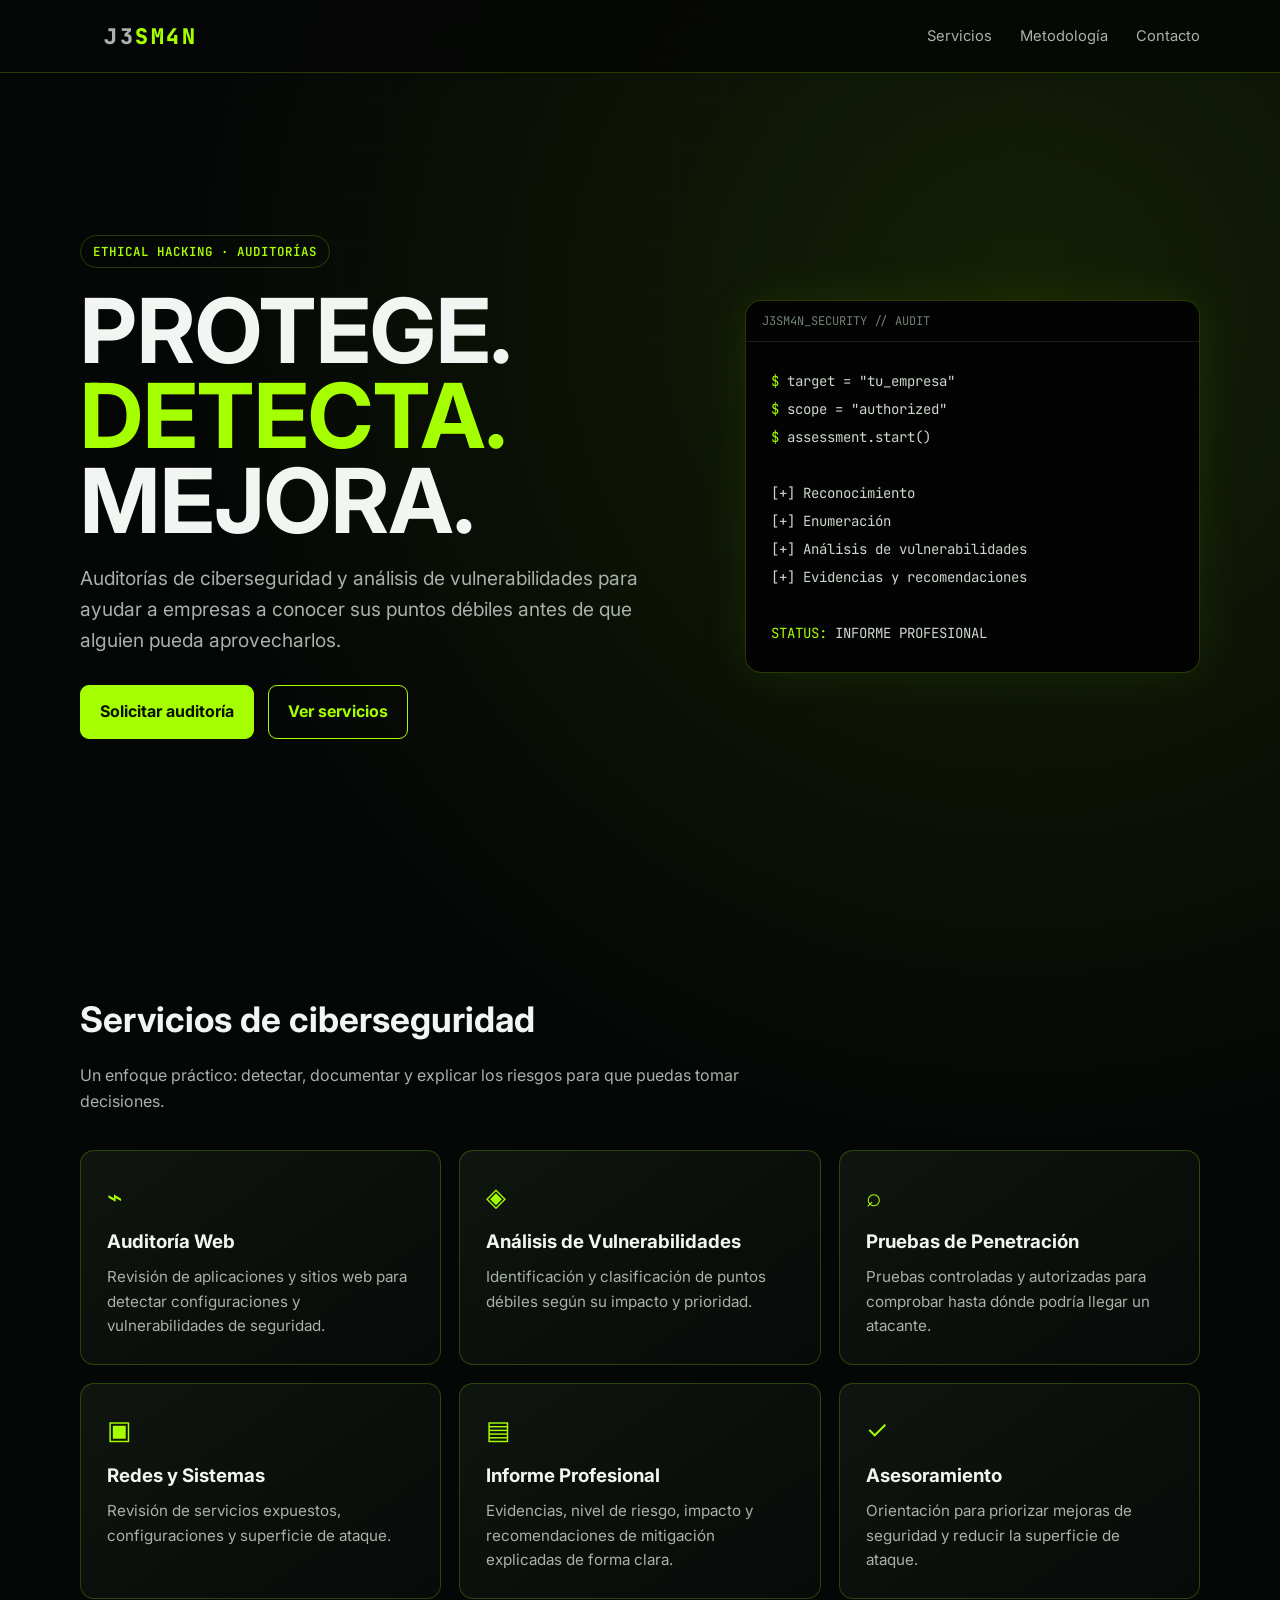
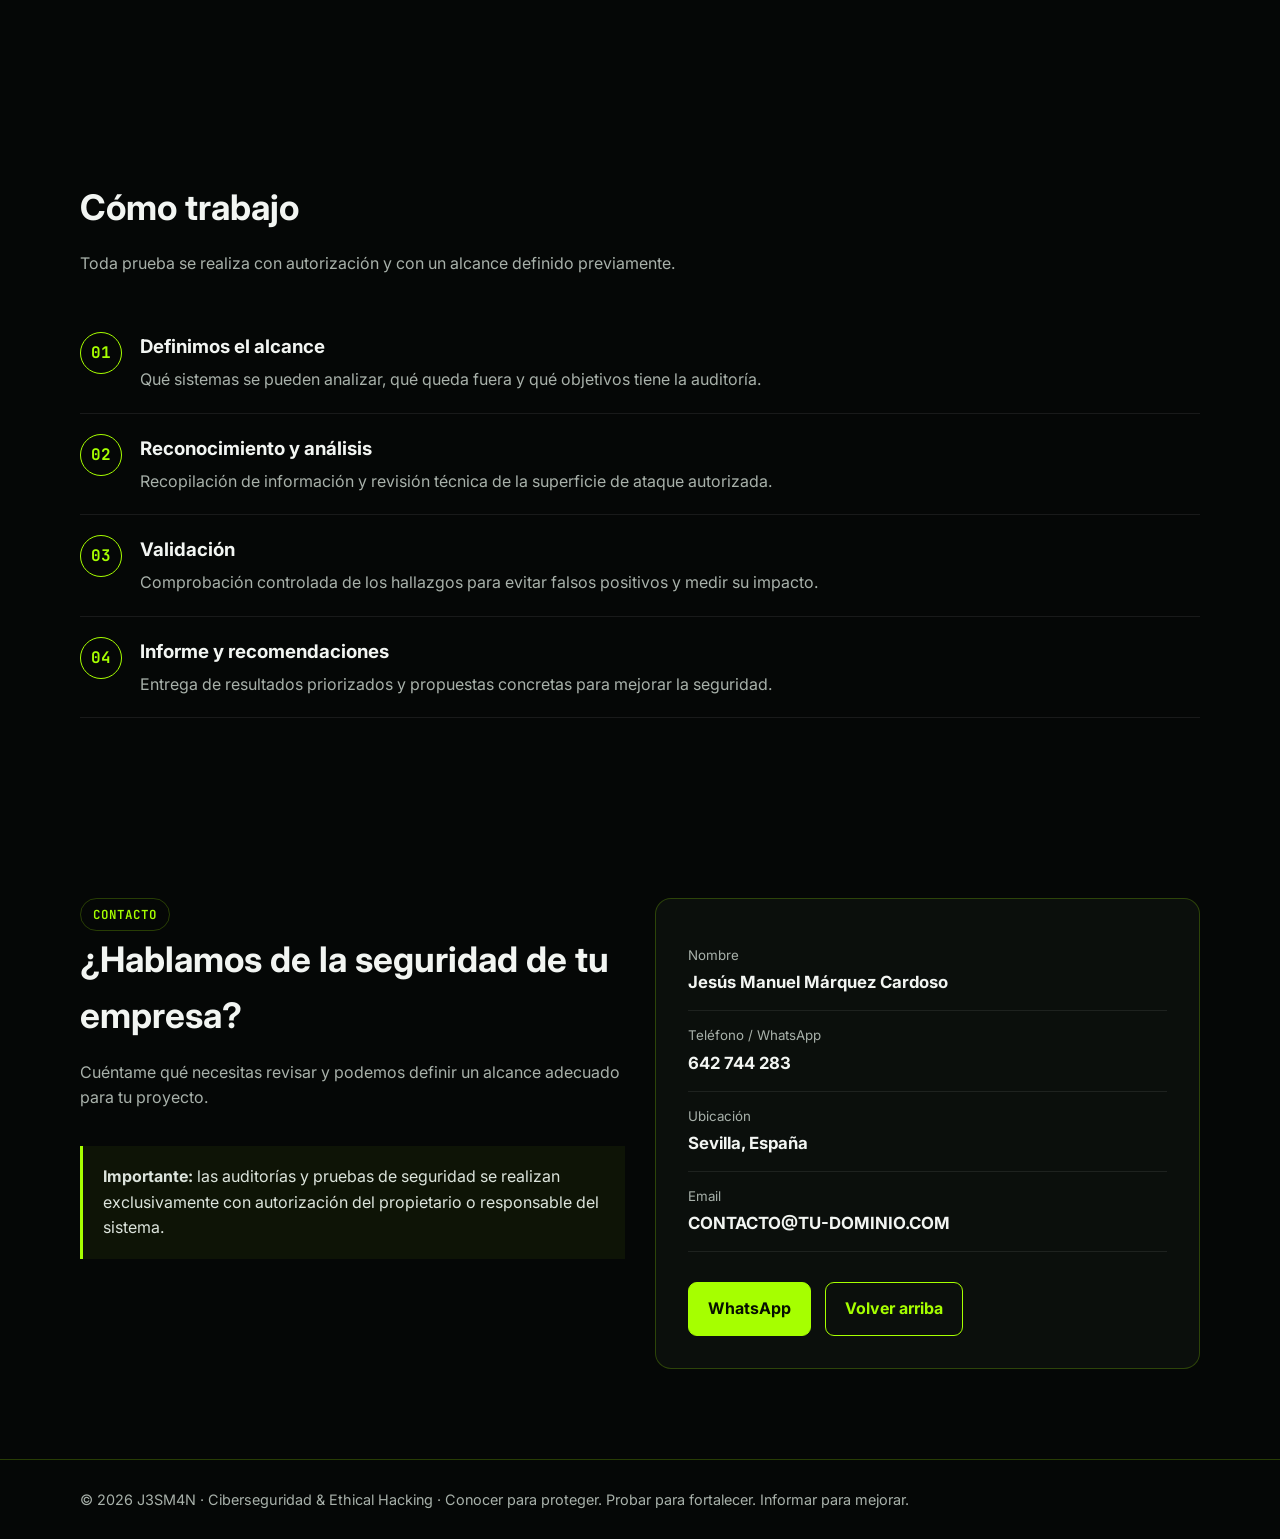
==== index.html @ 48dcc26e "Add files via upload" ====
<!DOCTYPE html>
<html lang="es">
<head>
  <meta charset="UTF-8">
  <meta name="viewport" content="width=device-width, initial-scale=1.0">
  <meta name="description" content="J3SM4N - Auditorías de ciberseguridad, análisis de vulnerabilidades y seguridad web en Sevilla.">
  <title>J3SM4N | Ciberseguridad & Ethical Hacking</title>
  <link rel="preconnect" href="https://fonts.googleapis.com">
  <link rel="preconnect" href="https://fonts.gstatic.com" crossorigin>
  <link href="https://fonts.googleapis.com/css2?family=Inter:wght@400;500;600;700;800&family=JetBrains+Mono:wght@500;700&display=swap" rel="stylesheet">
  <style>
    :root{
      --bg:#050706; --panel:#0b0f0c; --panel2:#101610;
      --text:#f2f5f2; --muted:#a8b1aa; --green:#a6ff00;
      --green2:#6fb500; --border:rgba(166,255,0,.22);
    }
    *{box-sizing:border-box;scroll-behavior:smooth}
    body{margin:0;background:radial-gradient(circle at 80% 10%,rgba(166,255,0,.10),transparent 28%),var(--bg);color:var(--text);font-family:Inter,Arial,sans-serif;line-height:1.6}
    body:before{content:"";position:fixed;inset:0;pointer-events:none;opacity:.08;background-image:linear-gradient(rgba(166,255,0,.2) 1px,transparent 1px),linear-gradient(90deg,rgba(166,255,0,.2) 1px,transparent 1px);background-size:48px 48px;mask-image:linear-gradient(to bottom,black,transparent 75%)}
    a{color:inherit;text-decoration:none}
    .wrap{width:min(1120px,92%);margin:auto}
    nav{position:sticky;top:0;z-index:10;background:rgba(5,7,6,.84);backdrop-filter:blur(14px);border-bottom:1px solid var(--border)}
    nav .wrap{height:72px;display:flex;align-items:center;justify-content:space-between}
    .brand{font-family:"JetBrains Mono",monospace;font-weight:800;font-size:1.35rem;letter-spacing:.12em}
    .brand span{color:var(--green)}
    nav a{margin-left:24px;color:var(--muted);font-size:.92rem}
    nav a:hover{color:var(--green)}
    .hero{min-height:calc(100vh - 72px);display:grid;place-items:center;padding:90px 0}
    .hero-grid{display:grid;grid-template-columns:1.15fr .85fr;gap:50px;align-items:center}
    .tag{display:inline-block;border:1px solid var(--border);color:var(--green);padding:7px 12px;border-radius:999px;font:600 .78rem "JetBrains Mono",monospace;letter-spacing:.08em}
    h1{font-size:clamp(3rem,7vw,6rem);line-height:.95;margin:20px 0}
    h1 span{color:var(--green)}
    .lead{font-size:1.2rem;color:var(--muted);max-width:680px}
    .buttons{display:flex;gap:14px;flex-wrap:wrap;margin-top:30px}
    .btn{padding:13px 19px;border-radius:9px;border:1px solid var(--green);font-weight:700}
    .btn.primary{background:var(--green);color:#071000}
    .btn.secondary{color:var(--green)}
    .terminal{background:#020302;border:1px solid var(--border);border-radius:16px;box-shadow:0 0 50px rgba(166,255,0,.08);overflow:hidden}
    .terminal-top{padding:12px 16px;border-bottom:1px solid #172017;color:#738073;font:12px "JetBrains Mono",monospace}
    .terminal-body{padding:25px;font:14px/2 "JetBrains Mono",monospace;color:#cdd7cd}
    .terminal-body .g{color:var(--green)}
    section{padding:90px 0}
    .section-title{font-size:2.2rem;margin:0 0 12px}
    .section-sub{color:var(--muted);max-width:700px;margin-bottom:35px}
    .grid{display:grid;grid-template-columns:repeat(3,1fr);gap:18px}
    .card{background:linear-gradient(145deg,rgba(16,22,16,.95),rgba(8,11,9,.95));border:1px solid var(--border);padding:26px;border-radius:14px}
    .icon{color:var(--green);font-size:1.6rem}
    .card h3{margin:10px 0 8px}
    .card p{margin:0;color:var(--muted);font-size:.95rem}
    .process{counter-reset:item}
    .step{display:flex;gap:18px;align-items:flex-start;padding:20px 0;border-bottom:1px solid rgba(255,255,255,.08)}
    .num{min-width:42px;height:42px;border:1px solid var(--green);border-radius:50%;display:grid;place-items:center;color:var(--green);font-family:"JetBrains Mono",monospace;font-weight:700}
    .step h3{margin:0 0 5px}.step p{margin:0;color:var(--muted)}
    .contact{display:grid;grid-template-columns:1fr 1fr;gap:30px;align-items:stretch}
    .contact-box{background:var(--panel);border:1px solid var(--border);border-radius:16px;padding:32px}
    .contact-item{padding:14px 0;border-bottom:1px solid rgba(255,255,255,.08)}
    .contact-item small{display:block;color:var(--muted);margin-bottom:3px}
    .contact-item strong{font-size:1.05rem}
    .notice{border-left:3px solid var(--green);padding:18px 20px;background:rgba(166,255,0,.05);color:#dce4dc}
    footer{border-top:1px solid var(--border);padding:28px 0;color:var(--muted);font-size:.9rem}
    @media(max-width:800px){
      .hero-grid,.contact{grid-template-columns:1fr}
      .grid{grid-template-columns:1fr}
      nav .links{display:none}
      .hero{padding:65px 0}
    }
  </style>
</head>
<body>
<nav>
  <div class="wrap">
    <a class="brand" href="#inicio">J3<span>SM4N</span></a>
    <div class="links">
      <a href="#servicios">Servicios</a>
      <a href="#metodo">Metodología</a>
      <a href="#contacto">Contacto</a>
    </div>
  </div>
</nav>

<main id="inicio">
  <section class="hero">
    <div class="wrap hero-grid">
      <div>
        <span class="tag">ETHICAL HACKING · AUDITORÍAS</span>
        <h1>PROTEGE.<br><span>DETECTA.</span><br>MEJORA.</h1>
        <p class="lead">Auditorías de ciberseguridad y análisis de vulnerabilidades para ayudar a empresas a conocer sus puntos débiles antes de que alguien pueda aprovecharlos.</p>
        <div class="buttons">
          <a class="btn primary" href="#contacto">Solicitar auditoría</a>
          <a class="btn secondary" href="#servicios">Ver servicios</a>
        </div>
      </div>
      <div class="terminal">
        <div class="terminal-top">J3SM4N_SECURITY // AUDIT</div>
        <div class="terminal-body">
          <div><span class="g">$</span> target = "tu_empresa"</div>
          <div><span class="g">$</span> scope = "authorized"</div>
          <div><span class="g">$</span> assessment.start()</div>
          <br>
          <div>[+] Reconocimiento</div>
          <div>[+] Enumeración</div>
          <div>[+] Análisis de vulnerabilidades</div>
          <div>[+] Evidencias y recomendaciones</div>
          <br>
          <div><span class="g">STATUS:</span> INFORME PROFESIONAL</div>
        </div>
      </div>
    </div>
  </section>

  <section id="servicios">
    <div class="wrap">
      <h2 class="section-title">Servicios de ciberseguridad</h2>
      <p class="section-sub">Un enfoque práctico: detectar, documentar y explicar los riesgos para que puedas tomar decisiones.</p>
      <div class="grid">
        <article class="card"><div class="icon">⌁</div><h3>Auditoría Web</h3><p>Revisión de aplicaciones y sitios web para detectar configuraciones y vulnerabilidades de seguridad.</p></article>
        <article class="card"><div class="icon">◈</div><h3>Análisis de Vulnerabilidades</h3><p>Identificación y clasificación de puntos débiles según su impacto y prioridad.</p></article>
        <article class="card"><div class="icon">⌕</div><h3>Pruebas de Penetración</h3><p>Pruebas controladas y autorizadas para comprobar hasta dónde podría llegar un atacante.</p></article>
        <article class="card"><div class="icon">▣</div><h3>Redes y Sistemas</h3><p>Revisión de servicios expuestos, configuraciones y superficie de ataque.</p></article>
        <article class="card"><div class="icon">▤</div><h3>Informe Profesional</h3><p>Evidencias, nivel de riesgo, impacto y recomendaciones de mitigación explicadas de forma clara.</p></article>
        <article class="card"><div class="icon">✓</div><h3>Asesoramiento</h3><p>Orientación para priorizar mejoras de seguridad y reducir la superficie de ataque.</p></article>
      </div>
    </div>
  </section>

  <section id="metodo">
    <div class="wrap">
      <h2 class="section-title">Cómo trabajo</h2>
      <p class="section-sub">Toda prueba se realiza con autorización y con un alcance definido previamente.</p>
      <div class="process">
        <div class="step"><div class="num">01</div><div><h3>Definimos el alcance</h3><p>Qué sistemas se pueden analizar, qué queda fuera y qué objetivos tiene la auditoría.</p></div></div>
        <div class="step"><div class="num">02</div><div><h3>Reconocimiento y análisis</h3><p>Recopilación de información y revisión técnica de la superficie de ataque autorizada.</p></div></div>
        <div class="step"><div class="num">03</div><div><h3>Validación</h3><p>Comprobación controlada de los hallazgos para evitar falsos positivos y medir su impacto.</p></div></div>
        <div class="step"><div class="num">04</div><div><h3>Informe y recomendaciones</h3><p>Entrega de resultados priorizados y propuestas concretas para mejorar la seguridad.</p></div></div>
      </div>
    </div>
  </section>

  <section id="contacto">
    <div class="wrap contact">
      <div>
        <span class="tag">CONTACTO</span>
        <h2 class="section-title">¿Hablamos de la seguridad de tu empresa?</h2>
        <p class="section-sub">Cuéntame qué necesitas revisar y podemos definir un alcance adecuado para tu proyecto.</p>
        <div class="notice"><strong>Importante:</strong> las auditorías y pruebas de seguridad se realizan exclusivamente con autorización del propietario o responsable del sistema.</div>
      </div>
      <div class="contact-box">
        <div class="contact-item"><small>Nombre</small><strong>Jesús Manuel Márquez Cardoso</strong></div>
        <div class="contact-item"><small>Teléfono / WhatsApp</small><strong><a href="tel:+34642744283">642 744 283</a></strong></div>
        <div class="contact-item"><small>Ubicación</small><strong>Sevilla, España</strong></div>
        <div class="contact-item"><small>Email</small><strong>CONTACTO@TU-DOMINIO.COM</strong></div>
        <div class="buttons">
          <a class="btn primary" href="https://wa.me/34642744283" target="_blank" rel="noopener">WhatsApp</a>
          <a class="btn secondary" href="#inicio">Volver arriba</a>
        </div>
      </div>
    </div>
  </section>
</main>

<footer>
  <div class="wrap">© 2026 J3SM4N · Ciberseguridad & Ethical Hacking · Conocer para proteger. Probar para fortalecer. Informar para mejorar.</div>
</footer>
</body>
</html>
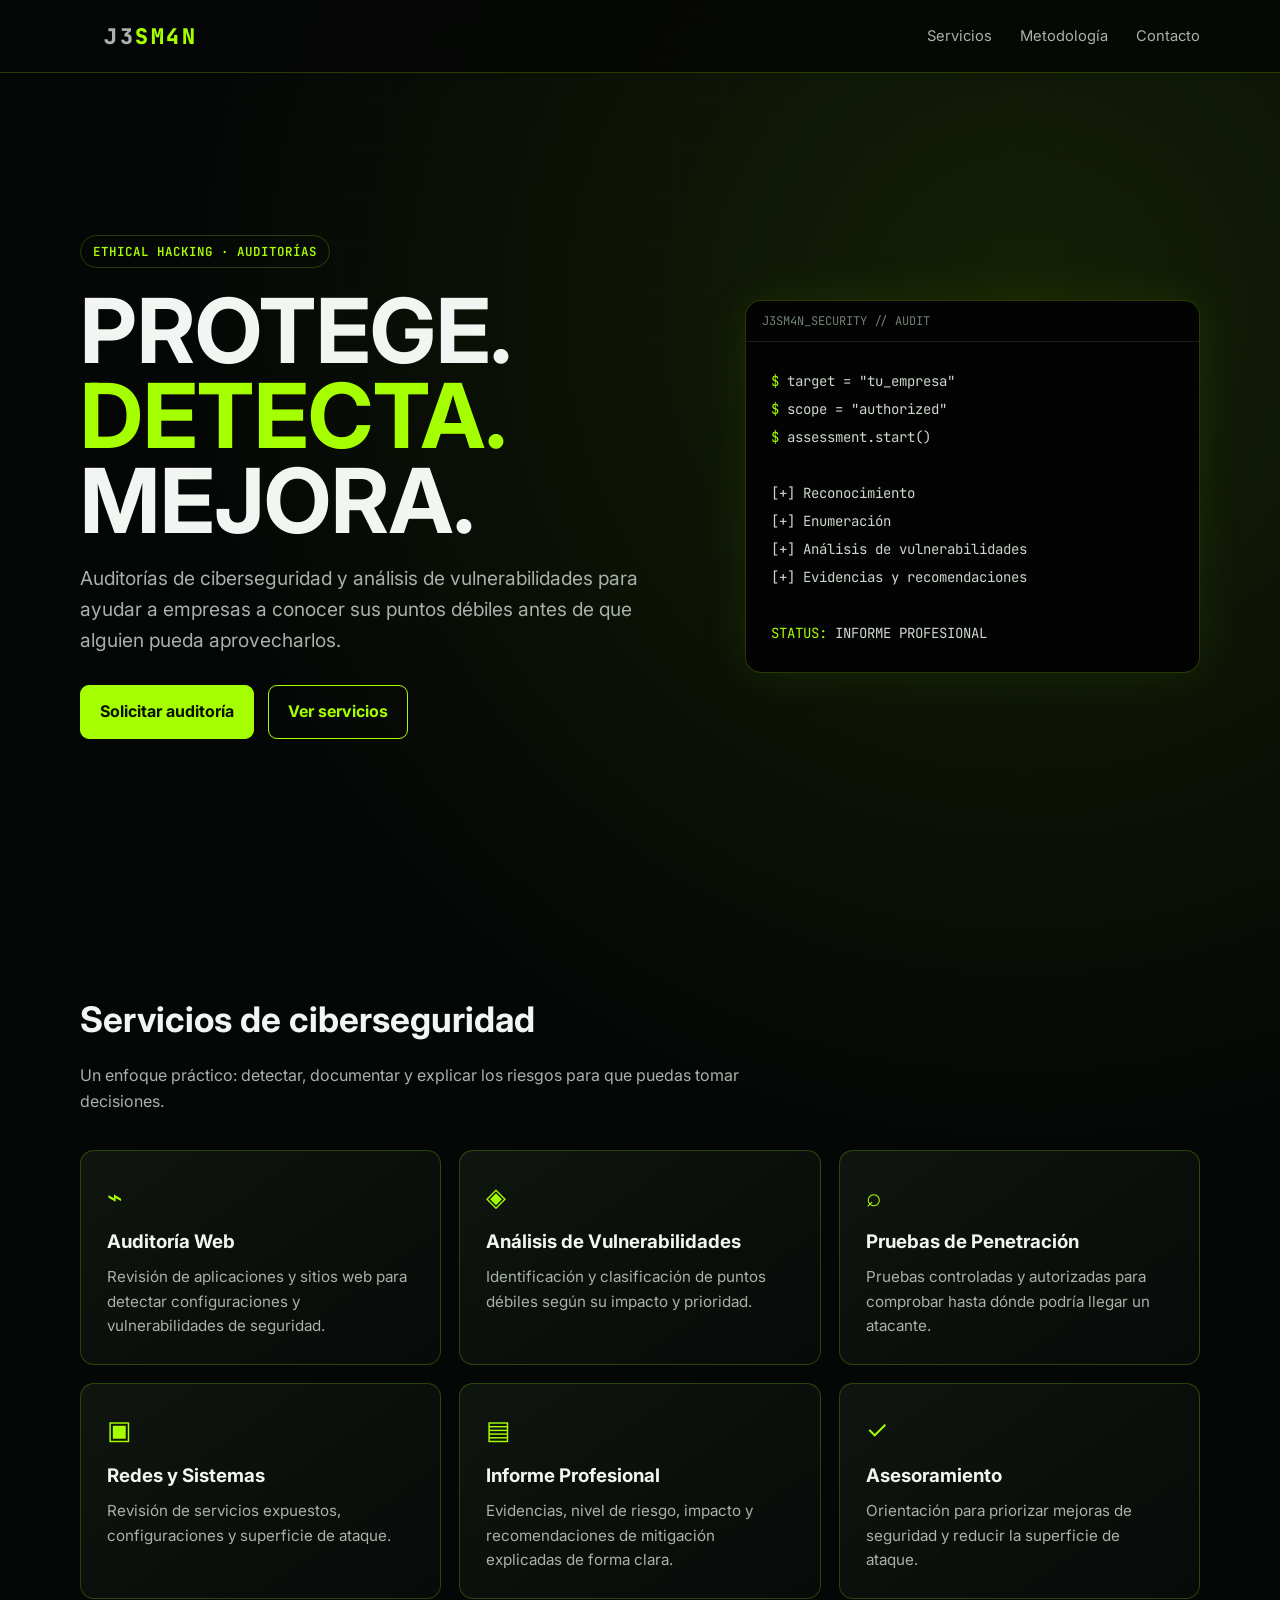
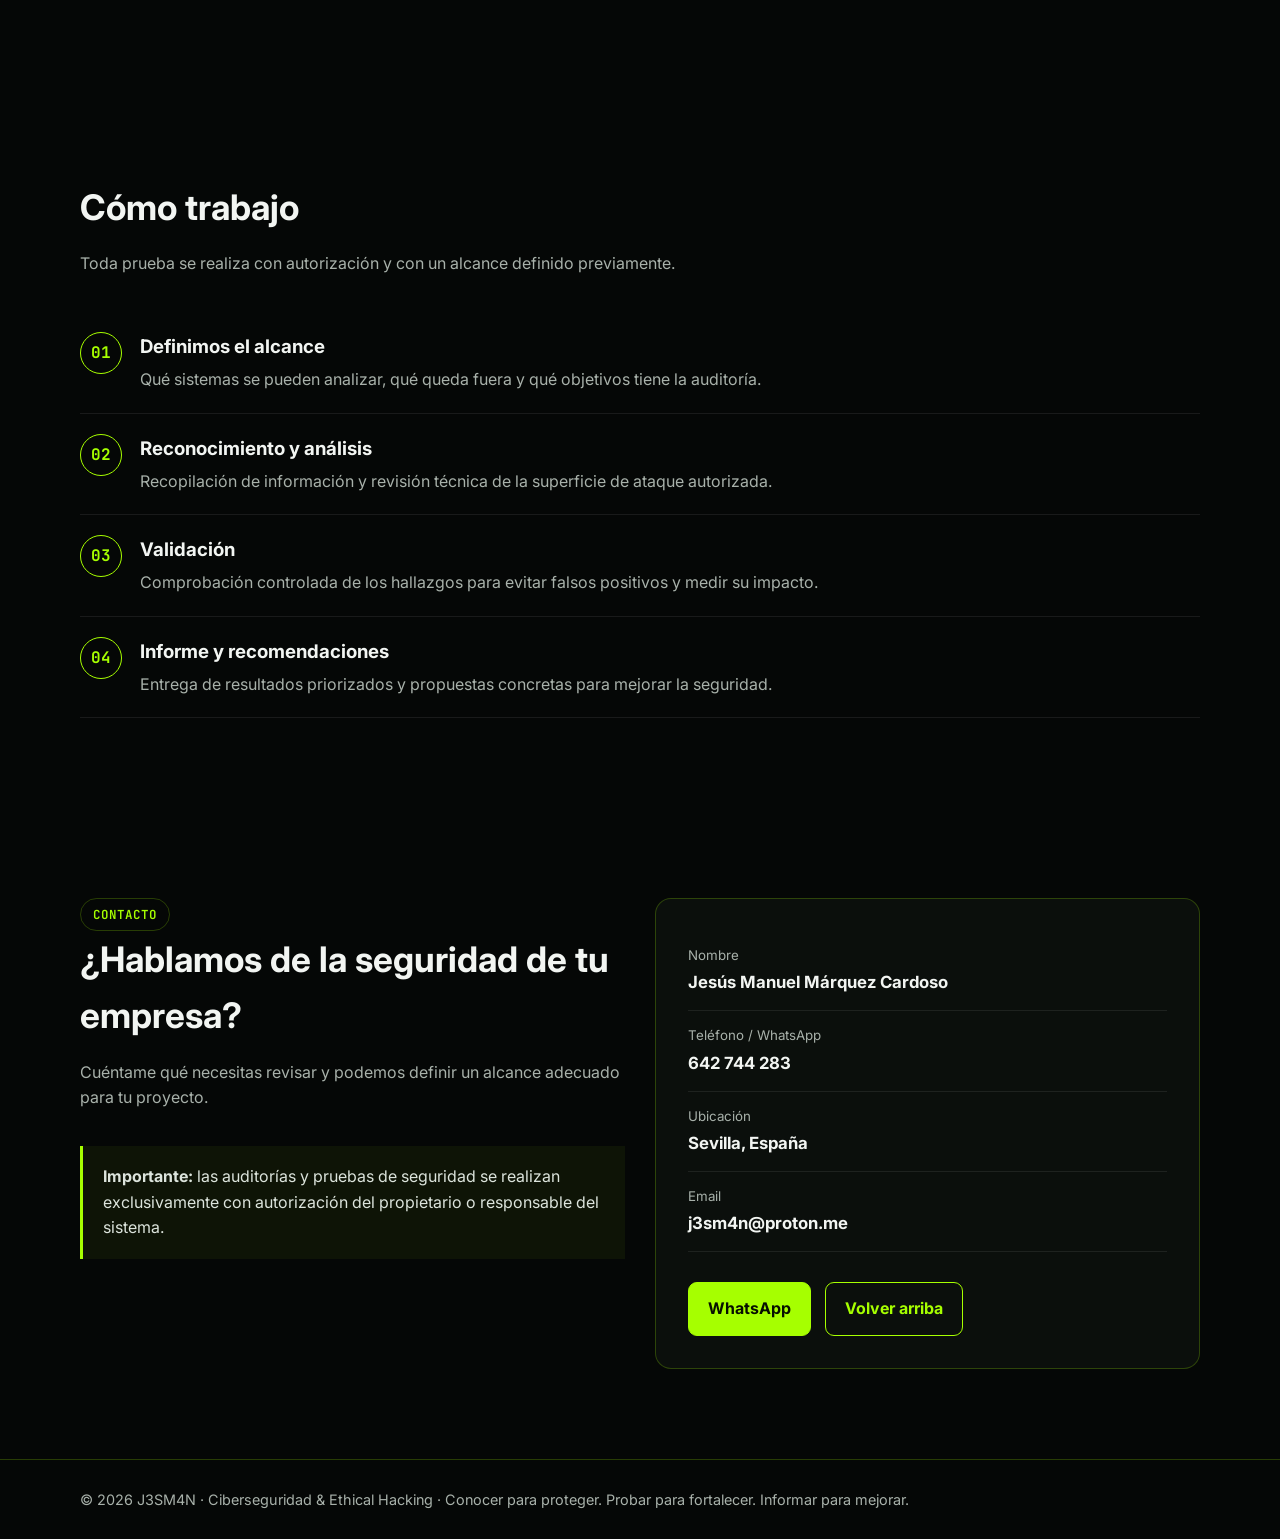
==== commit f95680f2: "Update index.html" ====
--- a/index.html
+++ b/index.html
@@ -148,7 +148,7 @@
         <div class="contact-item"><small>Nombre</small><strong>Jesús Manuel Márquez Cardoso</strong></div>
         <div class="contact-item"><small>Teléfono / WhatsApp</small><strong><a href="tel:+34642744283">642 744 283</a></strong></div>
         <div class="contact-item"><small>Ubicación</small><strong>Sevilla, España</strong></div>
-        <div class="contact-item"><small>Email</small><strong>CONTACTO@TU-DOMINIO.COM</strong></div>
+        <div class="contact-item"><small>Email</small><strong>j3sm4n@proton.me</strong></div>
         <div class="buttons">
           <a class="btn primary" href="https://wa.me/34642744283" target="_blank" rel="noopener">WhatsApp</a>
           <a class="btn secondary" href="#inicio">Volver arriba</a>
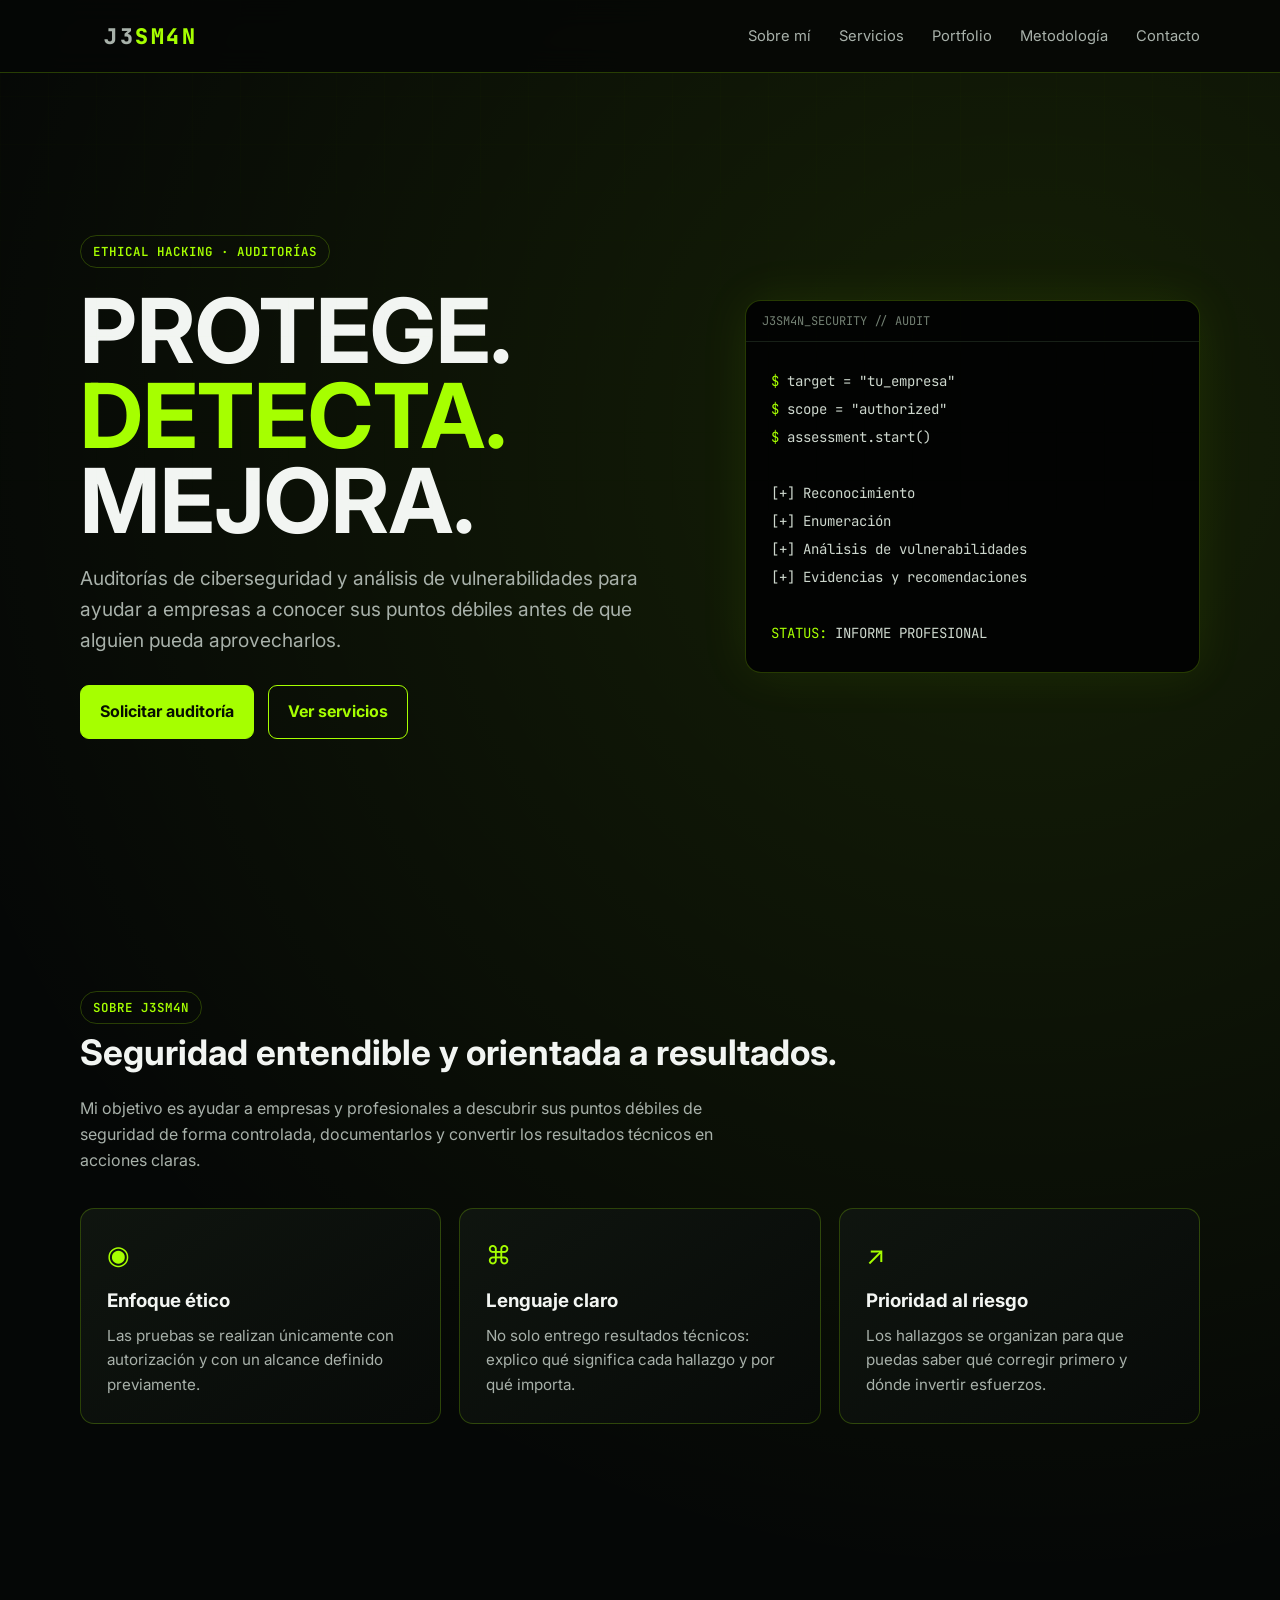
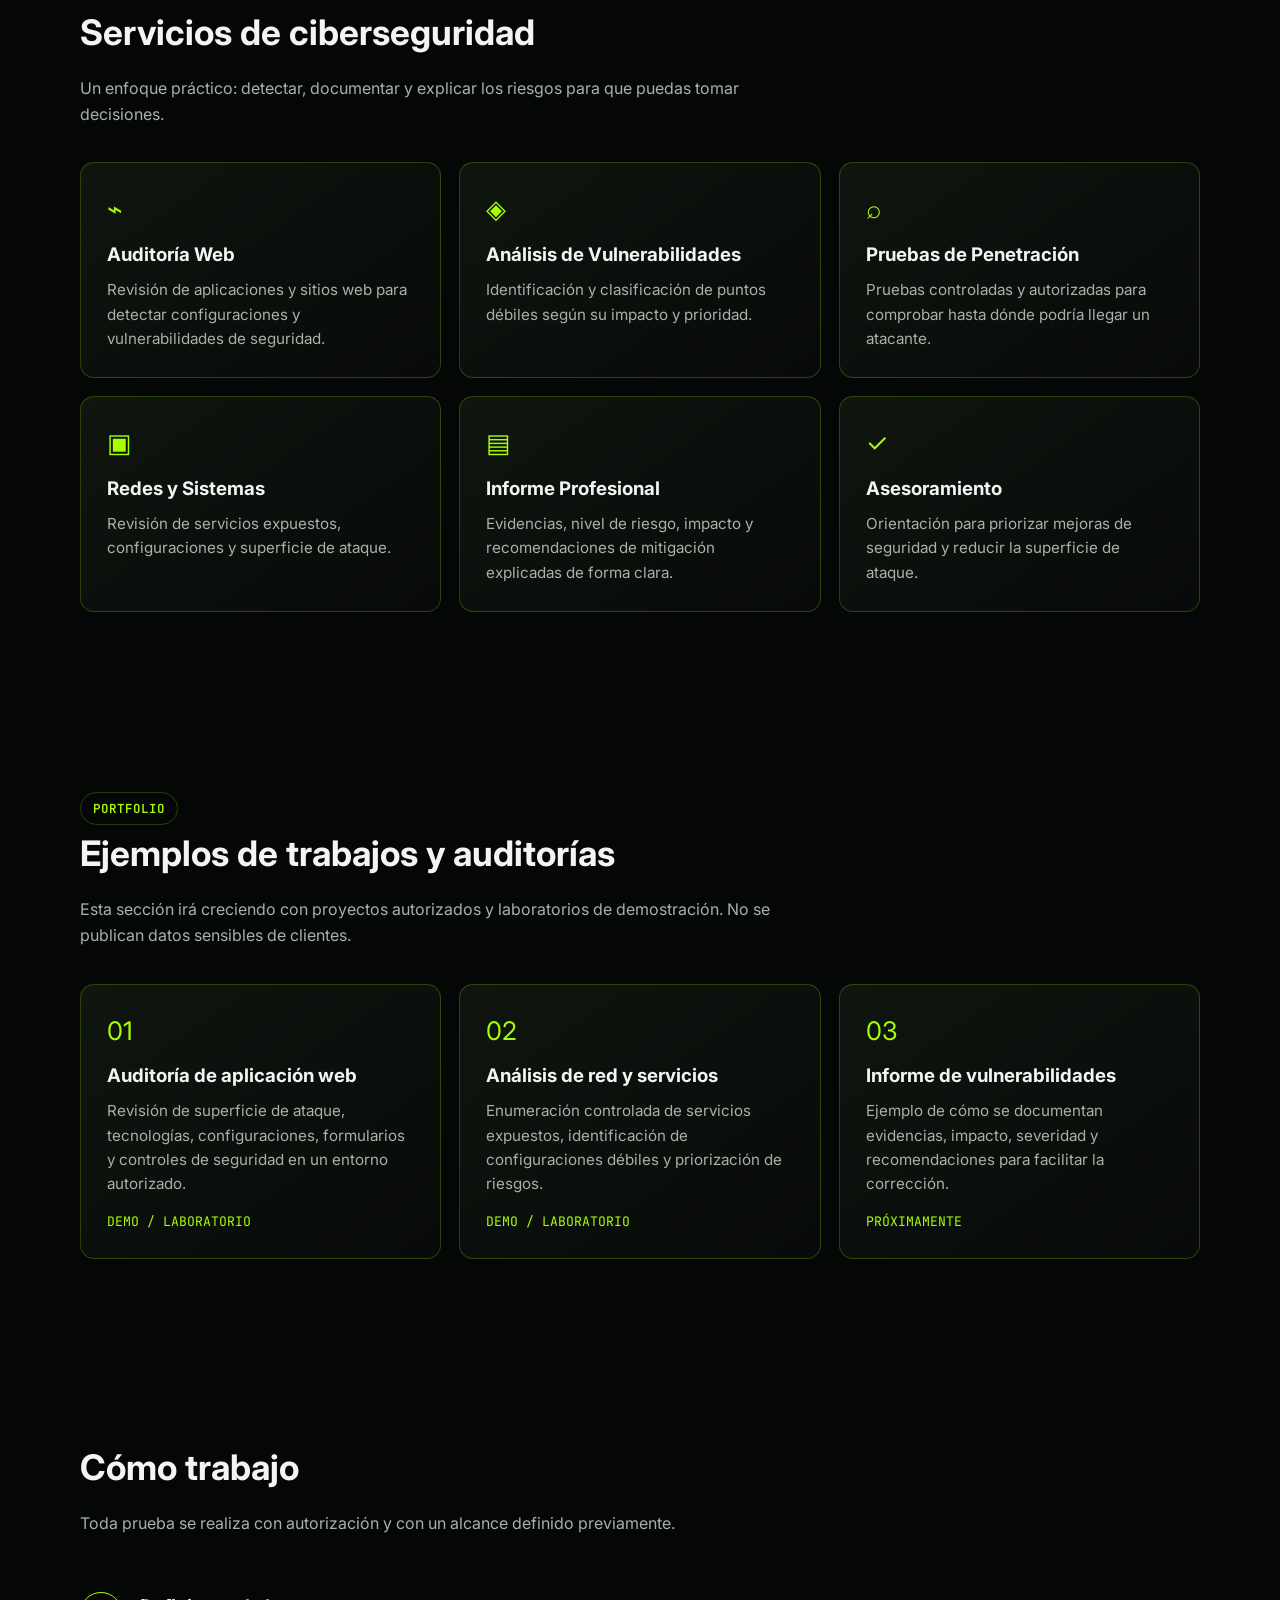
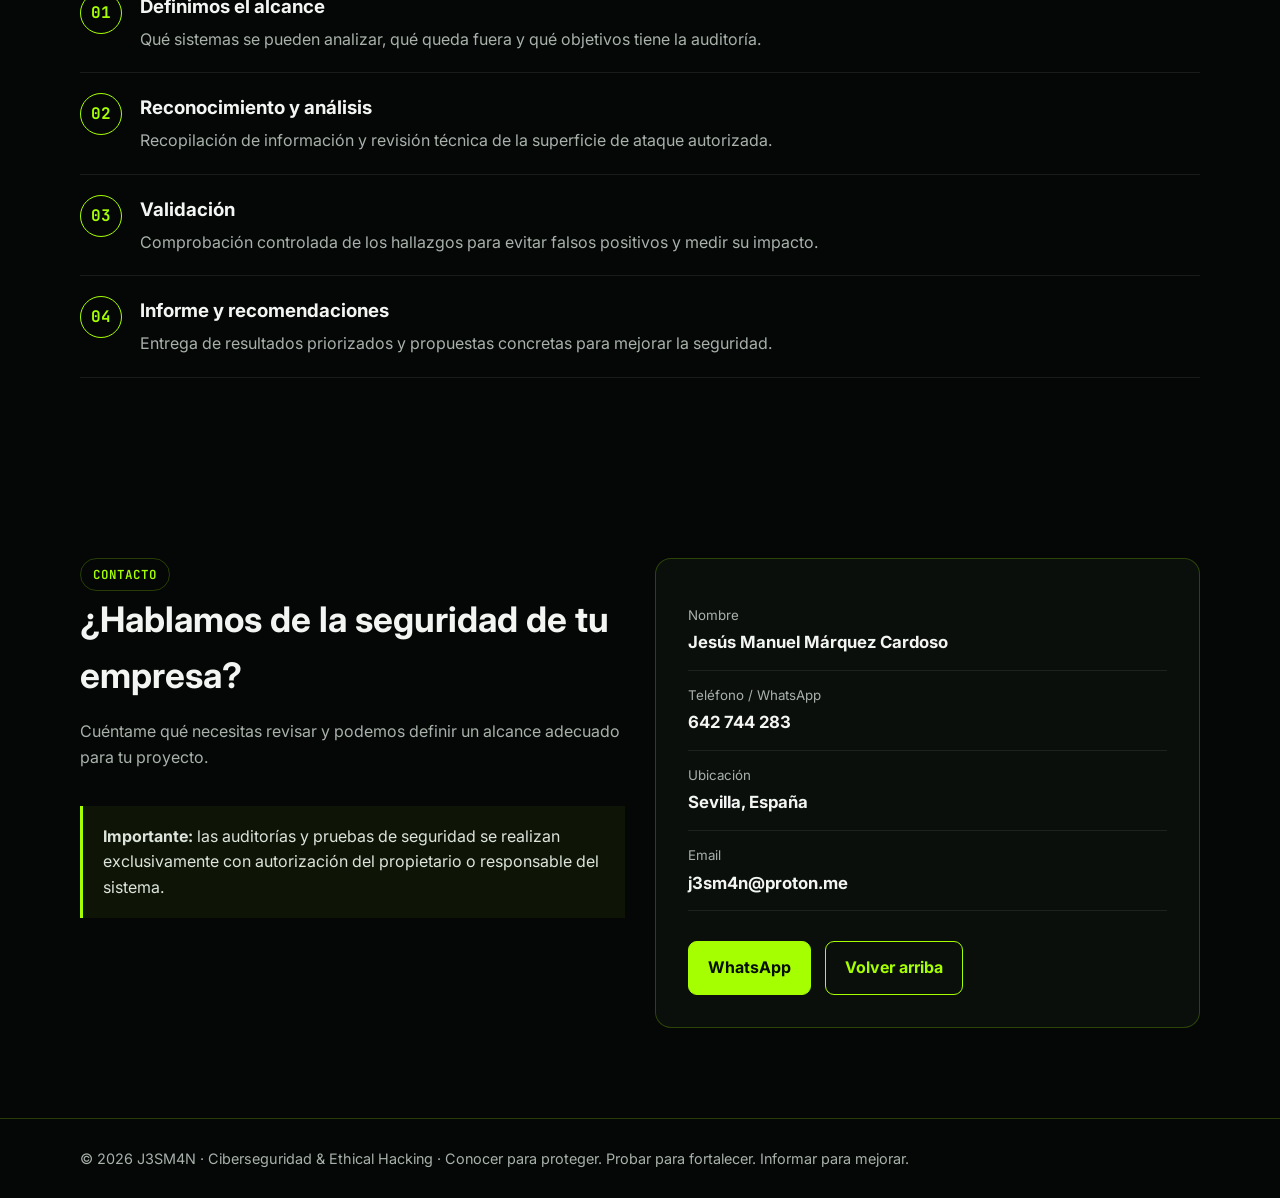
==== commit cf913a98: "Add files via upload" ====
--- a/index.html
+++ b/index.html
@@ -71,7 +71,9 @@
   <div class="wrap">
     <a class="brand" href="#inicio">J3<span>SM4N</span></a>
     <div class="links">
+      <a href="#sobre-mi">Sobre mí</a>
       <a href="#servicios">Servicios</a>
+      <a href="#portfolio">Portfolio</a>
       <a href="#metodo">Metodología</a>
       <a href="#contacto">Contacto</a>
     </div>
@@ -108,6 +110,20 @@
     </div>
   </section>
 
+
+  <section id="sobre-mi">
+    <div class="wrap">
+      <span class="tag">SOBRE J3SM4N</span>
+      <h2 class="section-title">Seguridad entendible y orientada a resultados.</h2>
+      <p class="section-sub">Mi objetivo es ayudar a empresas y profesionales a descubrir sus puntos débiles de seguridad de forma controlada, documentarlos y convertir los resultados técnicos en acciones claras.</p>
+      <div class="grid">
+        <article class="card"><div class="icon">◉</div><h3>Enfoque ético</h3><p>Las pruebas se realizan únicamente con autorización y con un alcance definido previamente.</p></article>
+        <article class="card"><div class="icon">⌘</div><h3>Lenguaje claro</h3><p>No solo entrego resultados técnicos: explico qué significa cada hallazgo y por qué importa.</p></article>
+        <article class="card"><div class="icon">↗</div><h3>Prioridad al riesgo</h3><p>Los hallazgos se organizan para que puedas saber qué corregir primero y dónde invertir esfuerzos.</p></article>
+      </div>
+    </div>
+  </section>
+
   <section id="servicios">
     <div class="wrap">
       <h2 class="section-title">Servicios de ciberseguridad</h2>
@@ -119,6 +135,20 @@
         <article class="card"><div class="icon">▣</div><h3>Redes y Sistemas</h3><p>Revisión de servicios expuestos, configuraciones y superficie de ataque.</p></article>
         <article class="card"><div class="icon">▤</div><h3>Informe Profesional</h3><p>Evidencias, nivel de riesgo, impacto y recomendaciones de mitigación explicadas de forma clara.</p></article>
         <article class="card"><div class="icon">✓</div><h3>Asesoramiento</h3><p>Orientación para priorizar mejoras de seguridad y reducir la superficie de ataque.</p></article>
+      </div>
+    </div>
+  </section>
+
+
+  <section id="portfolio">
+    <div class="wrap">
+      <span class="tag">PORTFOLIO</span>
+      <h2 class="section-title">Ejemplos de trabajos y auditorías</h2>
+      <p class="section-sub">Esta sección irá creciendo con proyectos autorizados y laboratorios de demostración. No se publican datos sensibles de clientes.</p>
+      <div class="grid">
+        <article class="card"><div class="icon">01</div><h3>Auditoría de aplicación web</h3><p>Revisión de superficie de ataque, tecnologías, configuraciones, formularios y controles de seguridad en un entorno autorizado.</p><p style="margin-top:14px;color:var(--green);font-size:.82rem;font-family:'JetBrains Mono',monospace">DEMO / LABORATORIO</p></article>
+        <article class="card"><div class="icon">02</div><h3>Análisis de red y servicios</h3><p>Enumeración controlada de servicios expuestos, identificación de configuraciones débiles y priorización de riesgos.</p><p style="margin-top:14px;color:var(--green);font-size:.82rem;font-family:'JetBrains Mono',monospace">DEMO / LABORATORIO</p></article>
+        <article class="card"><div class="icon">03</div><h3>Informe de vulnerabilidades</h3><p>Ejemplo de cómo se documentan evidencias, impacto, severidad y recomendaciones para facilitar la corrección.</p><p style="margin-top:14px;color:var(--green);font-size:.82rem;font-family:'JetBrains Mono',monospace">PRÓXIMAMENTE</p></article>
       </div>
     </div>
   </section>
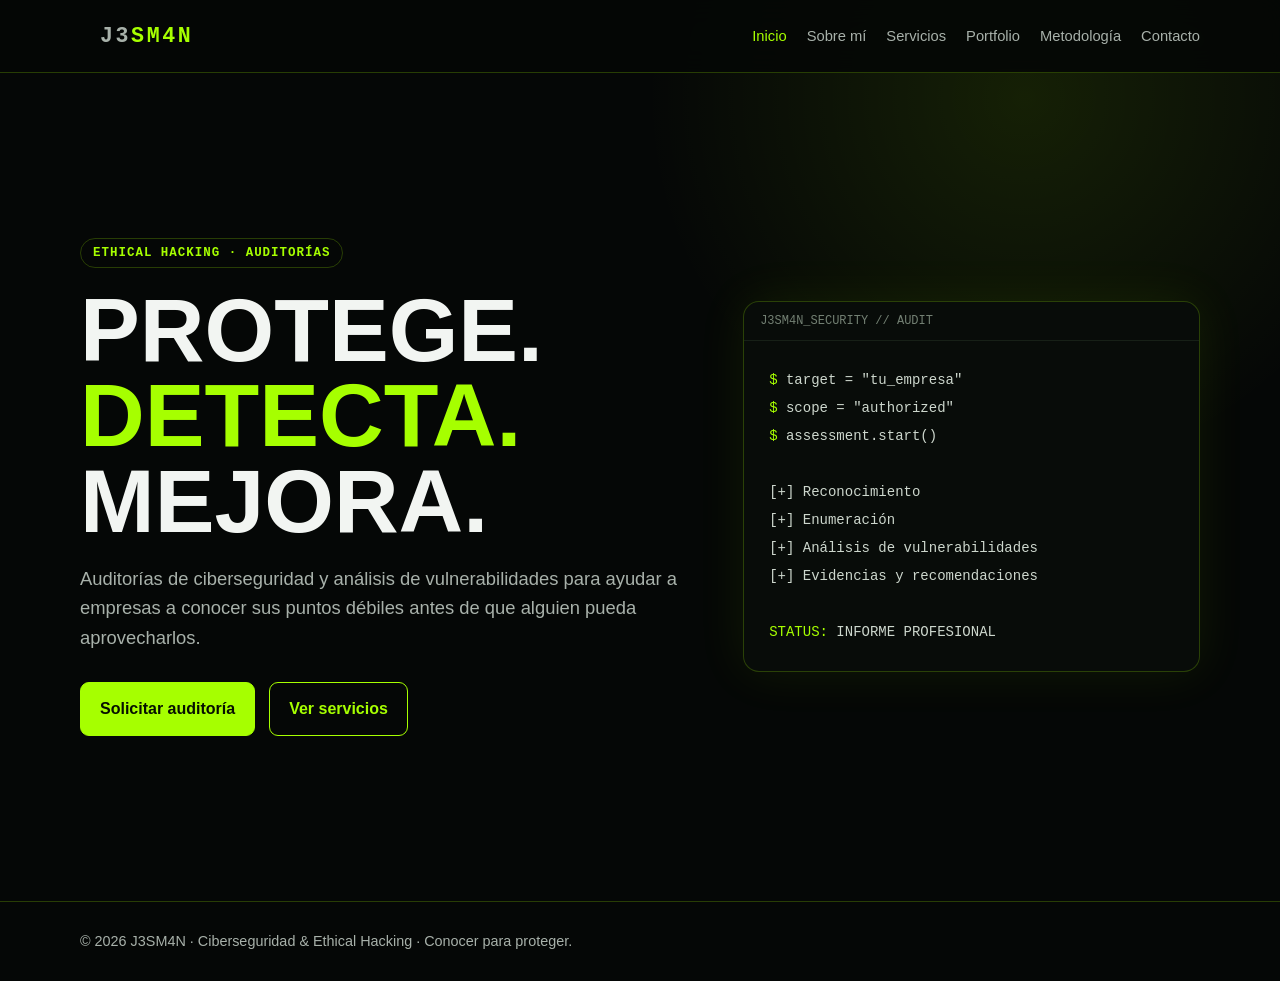
==== commit de1610e6: "Add files via upload" ====
--- a/index.html
+++ b/index.html
@@ -1,195 +1,3 @@
-<!DOCTYPE html>
-<html lang="es">
-<head>
-  <meta charset="UTF-8">
-  <meta name="viewport" content="width=device-width, initial-scale=1.0">
-  <meta name="description" content="J3SM4N - Auditorías de ciberseguridad, análisis de vulnerabilidades y seguridad web en Sevilla.">
-  <title>J3SM4N | Ciberseguridad & Ethical Hacking</title>
-  <link rel="preconnect" href="https://fonts.googleapis.com">
-  <link rel="preconnect" href="https://fonts.gstatic.com" crossorigin>
-  <link href="https://fonts.googleapis.com/css2?family=Inter:wght@400;500;600;700;800&family=JetBrains+Mono:wght@500;700&display=swap" rel="stylesheet">
-  <style>
-    :root{
-      --bg:#050706; --panel:#0b0f0c; --panel2:#101610;
-      --text:#f2f5f2; --muted:#a8b1aa; --green:#a6ff00;
-      --green2:#6fb500; --border:rgba(166,255,0,.22);
-    }
-    *{box-sizing:border-box;scroll-behavior:smooth}
-    body{margin:0;background:radial-gradient(circle at 80% 10%,rgba(166,255,0,.10),transparent 28%),var(--bg);color:var(--text);font-family:Inter,Arial,sans-serif;line-height:1.6}
-    body:before{content:"";position:fixed;inset:0;pointer-events:none;opacity:.08;background-image:linear-gradient(rgba(166,255,0,.2) 1px,transparent 1px),linear-gradient(90deg,rgba(166,255,0,.2) 1px,transparent 1px);background-size:48px 48px;mask-image:linear-gradient(to bottom,black,transparent 75%)}
-    a{color:inherit;text-decoration:none}
-    .wrap{width:min(1120px,92%);margin:auto}
-    nav{position:sticky;top:0;z-index:10;background:rgba(5,7,6,.84);backdrop-filter:blur(14px);border-bottom:1px solid var(--border)}
-    nav .wrap{height:72px;display:flex;align-items:center;justify-content:space-between}
-    .brand{font-family:"JetBrains Mono",monospace;font-weight:800;font-size:1.35rem;letter-spacing:.12em}
-    .brand span{color:var(--green)}
-    nav a{margin-left:24px;color:var(--muted);font-size:.92rem}
-    nav a:hover{color:var(--green)}
-    .hero{min-height:calc(100vh - 72px);display:grid;place-items:center;padding:90px 0}
-    .hero-grid{display:grid;grid-template-columns:1.15fr .85fr;gap:50px;align-items:center}
-    .tag{display:inline-block;border:1px solid var(--border);color:var(--green);padding:7px 12px;border-radius:999px;font:600 .78rem "JetBrains Mono",monospace;letter-spacing:.08em}
-    h1{font-size:clamp(3rem,7vw,6rem);line-height:.95;margin:20px 0}
-    h1 span{color:var(--green)}
-    .lead{font-size:1.2rem;color:var(--muted);max-width:680px}
-    .buttons{display:flex;gap:14px;flex-wrap:wrap;margin-top:30px}
-    .btn{padding:13px 19px;border-radius:9px;border:1px solid var(--green);font-weight:700}
-    .btn.primary{background:var(--green);color:#071000}
-    .btn.secondary{color:var(--green)}
-    .terminal{background:#020302;border:1px solid var(--border);border-radius:16px;box-shadow:0 0 50px rgba(166,255,0,.08);overflow:hidden}
-    .terminal-top{padding:12px 16px;border-bottom:1px solid #172017;color:#738073;font:12px "JetBrains Mono",monospace}
-    .terminal-body{padding:25px;font:14px/2 "JetBrains Mono",monospace;color:#cdd7cd}
-    .terminal-body .g{color:var(--green)}
-    section{padding:90px 0}
-    .section-title{font-size:2.2rem;margin:0 0 12px}
-    .section-sub{color:var(--muted);max-width:700px;margin-bottom:35px}
-    .grid{display:grid;grid-template-columns:repeat(3,1fr);gap:18px}
-    .card{background:linear-gradient(145deg,rgba(16,22,16,.95),rgba(8,11,9,.95));border:1px solid var(--border);padding:26px;border-radius:14px}
-    .icon{color:var(--green);font-size:1.6rem}
-    .card h3{margin:10px 0 8px}
-    .card p{margin:0;color:var(--muted);font-size:.95rem}
-    .process{counter-reset:item}
-    .step{display:flex;gap:18px;align-items:flex-start;padding:20px 0;border-bottom:1px solid rgba(255,255,255,.08)}
-    .num{min-width:42px;height:42px;border:1px solid var(--green);border-radius:50%;display:grid;place-items:center;color:var(--green);font-family:"JetBrains Mono",monospace;font-weight:700}
-    .step h3{margin:0 0 5px}.step p{margin:0;color:var(--muted)}
-    .contact{display:grid;grid-template-columns:1fr 1fr;gap:30px;align-items:stretch}
-    .contact-box{background:var(--panel);border:1px solid var(--border);border-radius:16px;padding:32px}
-    .contact-item{padding:14px 0;border-bottom:1px solid rgba(255,255,255,.08)}
-    .contact-item small{display:block;color:var(--muted);margin-bottom:3px}
-    .contact-item strong{font-size:1.05rem}
-    .notice{border-left:3px solid var(--green);padding:18px 20px;background:rgba(166,255,0,.05);color:#dce4dc}
-    footer{border-top:1px solid var(--border);padding:28px 0;color:var(--muted);font-size:.9rem}
-    @media(max-width:800px){
-      .hero-grid,.contact{grid-template-columns:1fr}
-      .grid{grid-template-columns:1fr}
-      nav .links{display:none}
-      .hero{padding:65px 0}
-    }
-  </style>
-</head>
-<body>
-<nav>
-  <div class="wrap">
-    <a class="brand" href="#inicio">J3<span>SM4N</span></a>
-    <div class="links">
-      <a href="#sobre-mi">Sobre mí</a>
-      <a href="#servicios">Servicios</a>
-      <a href="#portfolio">Portfolio</a>
-      <a href="#metodo">Metodología</a>
-      <a href="#contacto">Contacto</a>
-    </div>
-  </div>
-</nav>
-
-<main id="inicio">
-  <section class="hero">
-    <div class="wrap hero-grid">
-      <div>
-        <span class="tag">ETHICAL HACKING · AUDITORÍAS</span>
-        <h1>PROTEGE.<br><span>DETECTA.</span><br>MEJORA.</h1>
-        <p class="lead">Auditorías de ciberseguridad y análisis de vulnerabilidades para ayudar a empresas a conocer sus puntos débiles antes de que alguien pueda aprovecharlos.</p>
-        <div class="buttons">
-          <a class="btn primary" href="#contacto">Solicitar auditoría</a>
-          <a class="btn secondary" href="#servicios">Ver servicios</a>
-        </div>
-      </div>
-      <div class="terminal">
-        <div class="terminal-top">J3SM4N_SECURITY // AUDIT</div>
-        <div class="terminal-body">
-          <div><span class="g">$</span> target = "tu_empresa"</div>
-          <div><span class="g">$</span> scope = "authorized"</div>
-          <div><span class="g">$</span> assessment.start()</div>
-          <br>
-          <div>[+] Reconocimiento</div>
-          <div>[+] Enumeración</div>
-          <div>[+] Análisis de vulnerabilidades</div>
-          <div>[+] Evidencias y recomendaciones</div>
-          <br>
-          <div><span class="g">STATUS:</span> INFORME PROFESIONAL</div>
-        </div>
-      </div>
-    </div>
-  </section>
-
-
-  <section id="sobre-mi">
-    <div class="wrap">
-      <span class="tag">SOBRE J3SM4N</span>
-      <h2 class="section-title">Seguridad entendible y orientada a resultados.</h2>
-      <p class="section-sub">Mi objetivo es ayudar a empresas y profesionales a descubrir sus puntos débiles de seguridad de forma controlada, documentarlos y convertir los resultados técnicos en acciones claras.</p>
-      <div class="grid">
-        <article class="card"><div class="icon">◉</div><h3>Enfoque ético</h3><p>Las pruebas se realizan únicamente con autorización y con un alcance definido previamente.</p></article>
-        <article class="card"><div class="icon">⌘</div><h3>Lenguaje claro</h3><p>No solo entrego resultados técnicos: explico qué significa cada hallazgo y por qué importa.</p></article>
-        <article class="card"><div class="icon">↗</div><h3>Prioridad al riesgo</h3><p>Los hallazgos se organizan para que puedas saber qué corregir primero y dónde invertir esfuerzos.</p></article>
-      </div>
-    </div>
-  </section>
-
-  <section id="servicios">
-    <div class="wrap">
-      <h2 class="section-title">Servicios de ciberseguridad</h2>
-      <p class="section-sub">Un enfoque práctico: detectar, documentar y explicar los riesgos para que puedas tomar decisiones.</p>
-      <div class="grid">
-        <article class="card"><div class="icon">⌁</div><h3>Auditoría Web</h3><p>Revisión de aplicaciones y sitios web para detectar configuraciones y vulnerabilidades de seguridad.</p></article>
-        <article class="card"><div class="icon">◈</div><h3>Análisis de Vulnerabilidades</h3><p>Identificación y clasificación de puntos débiles según su impacto y prioridad.</p></article>
-        <article class="card"><div class="icon">⌕</div><h3>Pruebas de Penetración</h3><p>Pruebas controladas y autorizadas para comprobar hasta dónde podría llegar un atacante.</p></article>
-        <article class="card"><div class="icon">▣</div><h3>Redes y Sistemas</h3><p>Revisión de servicios expuestos, configuraciones y superficie de ataque.</p></article>
-        <article class="card"><div class="icon">▤</div><h3>Informe Profesional</h3><p>Evidencias, nivel de riesgo, impacto y recomendaciones de mitigación explicadas de forma clara.</p></article>
-        <article class="card"><div class="icon">✓</div><h3>Asesoramiento</h3><p>Orientación para priorizar mejoras de seguridad y reducir la superficie de ataque.</p></article>
-      </div>
-    </div>
-  </section>
-
-
-  <section id="portfolio">
-    <div class="wrap">
-      <span class="tag">PORTFOLIO</span>
-      <h2 class="section-title">Ejemplos de trabajos y auditorías</h2>
-      <p class="section-sub">Esta sección irá creciendo con proyectos autorizados y laboratorios de demostración. No se publican datos sensibles de clientes.</p>
-      <div class="grid">
-        <article class="card"><div class="icon">01</div><h3>Auditoría de aplicación web</h3><p>Revisión de superficie de ataque, tecnologías, configuraciones, formularios y controles de seguridad en un entorno autorizado.</p><p style="margin-top:14px;color:var(--green);font-size:.82rem;font-family:'JetBrains Mono',monospace">DEMO / LABORATORIO</p></article>
-        <article class="card"><div class="icon">02</div><h3>Análisis de red y servicios</h3><p>Enumeración controlada de servicios expuestos, identificación de configuraciones débiles y priorización de riesgos.</p><p style="margin-top:14px;color:var(--green);font-size:.82rem;font-family:'JetBrains Mono',monospace">DEMO / LABORATORIO</p></article>
-        <article class="card"><div class="icon">03</div><h3>Informe de vulnerabilidades</h3><p>Ejemplo de cómo se documentan evidencias, impacto, severidad y recomendaciones para facilitar la corrección.</p><p style="margin-top:14px;color:var(--green);font-size:.82rem;font-family:'JetBrains Mono',monospace">PRÓXIMAMENTE</p></article>
-      </div>
-    </div>
-  </section>
-
-  <section id="metodo">
-    <div class="wrap">
-      <h2 class="section-title">Cómo trabajo</h2>
-      <p class="section-sub">Toda prueba se realiza con autorización y con un alcance definido previamente.</p>
-      <div class="process">
-        <div class="step"><div class="num">01</div><div><h3>Definimos el alcance</h3><p>Qué sistemas se pueden analizar, qué queda fuera y qué objetivos tiene la auditoría.</p></div></div>
-        <div class="step"><div class="num">02</div><div><h3>Reconocimiento y análisis</h3><p>Recopilación de información y revisión técnica de la superficie de ataque autorizada.</p></div></div>
-        <div class="step"><div class="num">03</div><div><h3>Validación</h3><p>Comprobación controlada de los hallazgos para evitar falsos positivos y medir su impacto.</p></div></div>
-        <div class="step"><div class="num">04</div><div><h3>Informe y recomendaciones</h3><p>Entrega de resultados priorizados y propuestas concretas para mejorar la seguridad.</p></div></div>
-      </div>
-    </div>
-  </section>
-
-  <section id="contacto">
-    <div class="wrap contact">
-      <div>
-        <span class="tag">CONTACTO</span>
-        <h2 class="section-title">¿Hablamos de la seguridad de tu empresa?</h2>
-        <p class="section-sub">Cuéntame qué necesitas revisar y podemos definir un alcance adecuado para tu proyecto.</p>
-        <div class="notice"><strong>Importante:</strong> las auditorías y pruebas de seguridad se realizan exclusivamente con autorización del propietario o responsable del sistema.</div>
-      </div>
-      <div class="contact-box">
-        <div class="contact-item"><small>Nombre</small><strong>Jesús Manuel Márquez Cardoso</strong></div>
-        <div class="contact-item"><small>Teléfono / WhatsApp</small><strong><a href="tel:+34642744283">642 744 283</a></strong></div>
-        <div class="contact-item"><small>Ubicación</small><strong>Sevilla, España</strong></div>
-        <div class="contact-item"><small>Email</small><strong>j3sm4n@proton.me</strong></div>
-        <div class="buttons">
-          <a class="btn primary" href="https://wa.me/34642744283" target="_blank" rel="noopener">WhatsApp</a>
-          <a class="btn secondary" href="#inicio">Volver arriba</a>
-        </div>
-      </div>
-    </div>
-  </section>
-</main>
-
-<footer>
-  <div class="wrap">© 2026 J3SM4N · Ciberseguridad & Ethical Hacking · Conocer para proteger. Probar para fortalecer. Informar para mejorar.</div>
-</footer>
-</body>
-</html>
+<!DOCTYPE html><html lang="es"><head><meta charset="UTF-8"><meta name="viewport" content="width=device-width,initial-scale=1.0"><meta name="description" content="J3SM4N - Ciberseguridad, auditorías y análisis de vulnerabilidades en Sevilla."><title>J3SM4N | Ciberseguridad</title><link rel="stylesheet" href="style.css"></head><body><nav><div class="wrap"><a class="brand" href="index.html">J3<span>SM4N</span></a><div class="links">
+<a href="index.html" class="active">Inicio</a><a href="sobre-mi.html" class="">Sobre mí</a><a href="servicios.html" class="">Servicios</a><a href="portfolio.html" class="">Portfolio</a><a href="metodologia.html" class="">Metodología</a><a href="contacto.html" class="">Contacto</a>
+</div></div></nav><main><section class="hero"><div class="wrap hero-grid"><div><span class="tag">ETHICAL HACKING · AUDITORÍAS</span><h1>PROTEGE.<br><span>DETECTA.</span><br>MEJORA.</h1><p class="lead">Auditorías de ciberseguridad y análisis de vulnerabilidades para ayudar a empresas a conocer sus puntos débiles antes de que alguien pueda aprovecharlos.</p><div class="buttons"><a class="btn primary" href="contacto.html">Solicitar auditoría</a><a class="btn secondary" href="servicios.html">Ver servicios</a></div></div><div class="terminal"><div class="terminal-top">J3SM4N_SECURITY // AUDIT</div><div class="terminal-body"><div><span class="g">$</span> target = "tu_empresa"</div><div><span class="g">$</span> scope = "authorized"</div><div><span class="g">$</span> assessment.start()</div><br><div>[+] Reconocimiento</div><div>[+] Enumeración</div><div>[+] Análisis de vulnerabilidades</div><div>[+] Evidencias y recomendaciones</div><br><div><span class="g">STATUS:</span> INFORME PROFESIONAL</div></div></div></div></section></main><footer><div class='wrap'>© 2026 J3SM4N · Ciberseguridad & Ethical Hacking · Conocer para proteger.</div></footer></body></html>
--- a/style.css
+++ b/style.css
@@ -0,0 +1,8 @@
+/* CSS compartido de J3SM4N */
+:root{--bg:#050706;--panel:#0b0f0c;--text:#f2f5f2;--muted:#a8b1aa;--green:#a6ff00;--border:rgba(166,255,0,.22)}
+*{box-sizing:border-box;scroll-behavior:smooth}body{margin:0;background:radial-gradient(circle at 80% 10%,rgba(166,255,0,.1),transparent 28%),var(--bg);color:var(--text);font-family:Arial,Inter,sans-serif;line-height:1.6}
+a{color:inherit;text-decoration:none}.wrap{width:min(1120px,92%);margin:auto}nav{position:sticky;top:0;z-index:10;background:rgba(5,7,6,.9);backdrop-filter:blur(14px);border-bottom:1px solid var(--border)}nav .wrap{height:72px;display:flex;align-items:center;justify-content:space-between}.brand{font-family:monospace;font-weight:800;font-size:1.35rem;letter-spacing:.12em}.brand span,h1 span,.tag,.icon,.back,nav a:hover,nav a.active{color:var(--green)}nav a{margin-left:20px;color:var(--muted);font-size:.92rem}
+.hero{min-height:calc(100vh - 72px);display:grid;place-items:center;padding:80px 0}.hero-grid,.contact{display:grid;grid-template-columns:1.15fr .85fr;gap:45px;align-items:center}.tag{display:inline-block;border:1px solid var(--border);padding:7px 12px;border-radius:999px;font:600 .78rem monospace;letter-spacing:.08em}h1{font-size:clamp(3rem,7vw,6rem);line-height:.95;margin:20px 0}.lead{font-size:1.15rem;color:var(--muted);max-width:700px}.buttons{display:flex;gap:14px;flex-wrap:wrap;margin-top:30px}.btn{padding:13px 19px;border-radius:9px;border:1px solid var(--green);font-weight:700}.primary{background:var(--green);color:#071000}.secondary{color:var(--green)}
+.terminal,.contact-box,.card{background:#080c09;border:1px solid var(--border);border-radius:16px}.terminal{overflow:hidden;box-shadow:0 0 50px rgba(166,255,0,.08)}.terminal-top{padding:12px 16px;border-bottom:1px solid #172017;color:#738073;font:12px monospace}.terminal-body{padding:25px;font:14px/2 monospace;color:#cdd7cd}.g{color:var(--green)}
+section{padding:70px 0}.page-head{padding:80px 0 30px}.page-head h1{font-size:clamp(2.5rem,6vw,4.5rem)}.section-title{font-size:2.2rem}.section-sub{color:var(--muted);max-width:700px;margin-bottom:35px}.grid{display:grid;grid-template-columns:repeat(3,1fr);gap:18px}.card{padding:26px}.card h3{margin:10px 0 8px}.card p,.step p{margin:0;color:var(--muted);font-size:.95rem}.process .step{display:flex;gap:18px;padding:20px 0;border-bottom:1px solid #202520}.num{min-width:42px;height:42px;border:1px solid var(--green);border-radius:50%;display:grid;place-items:center;color:var(--green);font-family:monospace;font-weight:700}.contact{grid-template-columns:1fr 1fr}.contact-box{padding:32px}.contact-item{padding:14px 0;border-bottom:1px solid #202520}.contact-item small{display:block;color:var(--muted)}.notice{border-left:3px solid var(--green);padding:18px 20px;background:rgba(166,255,0,.05)}footer{border-top:1px solid var(--border);padding:28px 0;color:var(--muted);font-size:.9rem}
+@media(max-width:800px){.hero-grid,.contact{grid-template-columns:1fr}.grid{grid-template-columns:1fr}nav .links{display:none}.hero{padding:60px 0}}
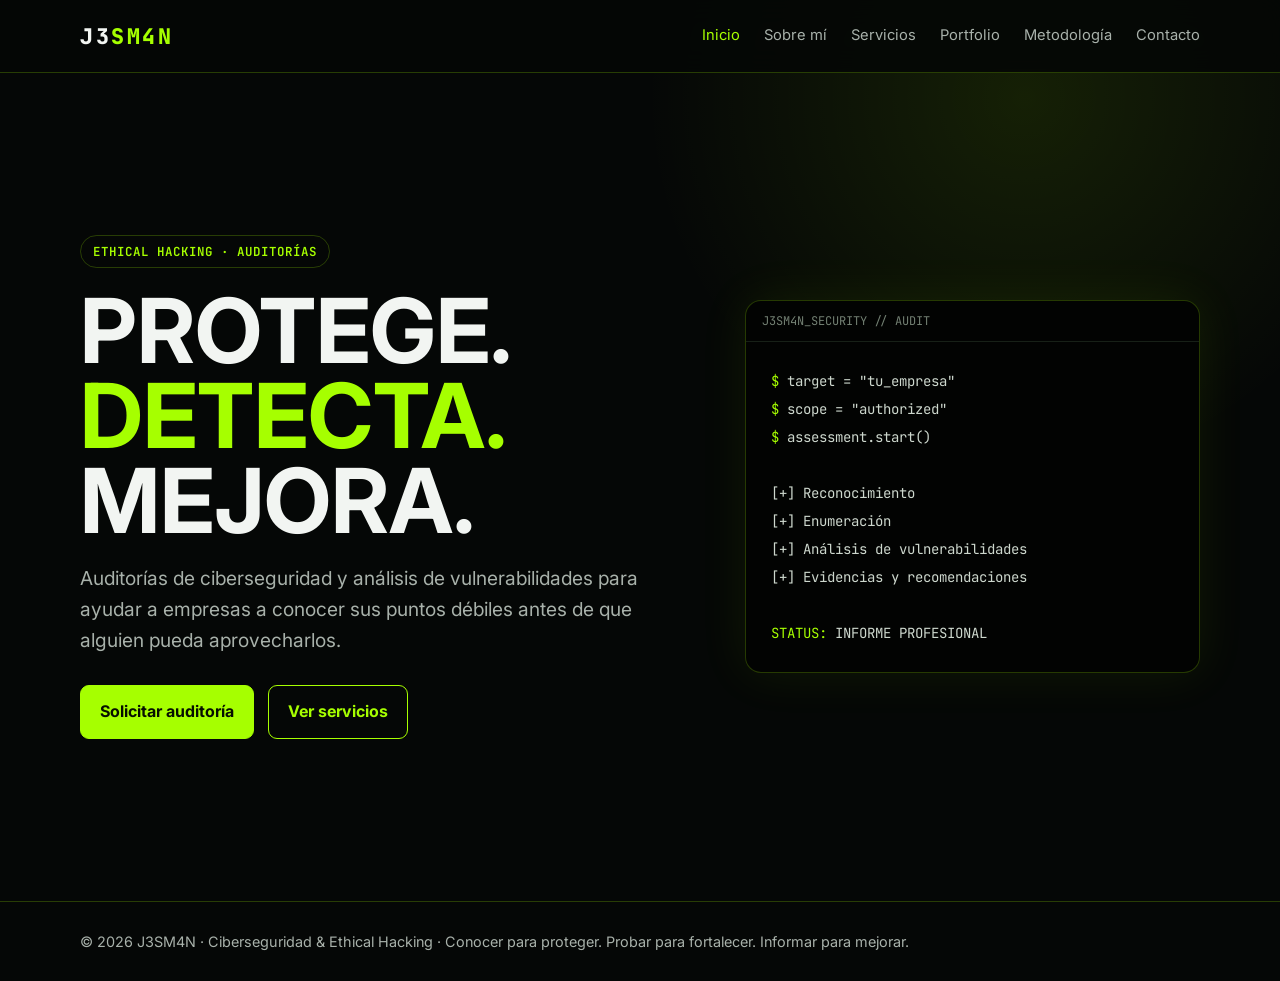
==== commit c6191fdd: "Add files via upload" ====
--- a/index.html
+++ b/index.html
@@ -1,3 +1 @@
-<!DOCTYPE html><html lang="es"><head><meta charset="UTF-8"><meta name="viewport" content="width=device-width,initial-scale=1.0"><meta name="description" content="J3SM4N - Ciberseguridad, auditorías y análisis de vulnerabilidades en Sevilla."><title>J3SM4N | Ciberseguridad</title><link rel="stylesheet" href="style.css"></head><body><nav><div class="wrap"><a class="brand" href="index.html">J3<span>SM4N</span></a><div class="links">
-<a href="index.html" class="active">Inicio</a><a href="sobre-mi.html" class="">Sobre mí</a><a href="servicios.html" class="">Servicios</a><a href="portfolio.html" class="">Portfolio</a><a href="metodologia.html" class="">Metodología</a><a href="contacto.html" class="">Contacto</a>
-</div></div></nav><main><section class="hero"><div class="wrap hero-grid"><div><span class="tag">ETHICAL HACKING · AUDITORÍAS</span><h1>PROTEGE.<br><span>DETECTA.</span><br>MEJORA.</h1><p class="lead">Auditorías de ciberseguridad y análisis de vulnerabilidades para ayudar a empresas a conocer sus puntos débiles antes de que alguien pueda aprovecharlos.</p><div class="buttons"><a class="btn primary" href="contacto.html">Solicitar auditoría</a><a class="btn secondary" href="servicios.html">Ver servicios</a></div></div><div class="terminal"><div class="terminal-top">J3SM4N_SECURITY // AUDIT</div><div class="terminal-body"><div><span class="g">$</span> target = "tu_empresa"</div><div><span class="g">$</span> scope = "authorized"</div><div><span class="g">$</span> assessment.start()</div><br><div>[+] Reconocimiento</div><div>[+] Enumeración</div><div>[+] Análisis de vulnerabilidades</div><div>[+] Evidencias y recomendaciones</div><br><div><span class="g">STATUS:</span> INFORME PROFESIONAL</div></div></div></div></section></main><footer><div class='wrap'>© 2026 J3SM4N · Ciberseguridad & Ethical Hacking · Conocer para proteger.</div></footer></body></html>+<!DOCTYPE html><html lang="es"><head><meta charset="UTF-8"><meta name="viewport" content="width=device-width, initial-scale=1.0"><meta name="description" content="J3SM4N - Ciberseguridad, auditorías y análisis de vulnerabilidades en Sevilla."><title>J3SM4N | Ciberseguridad & Ethical Hacking</title><link rel="preconnect" href="https://fonts.googleapis.com"><link rel="preconnect" href="https://fonts.gstatic.com" crossorigin><link href="https://fonts.googleapis.com/css2?family=Inter:wght@400;500;600;700;800&family=JetBrains+Mono:wght@500;700&display=swap" rel="stylesheet"><link rel="stylesheet" href="style.css"></head><body><nav><div class="wrap"><a class="brand" href="index.html">J3<span>SM4N</span></a><div class="links"><a href="index.html" class="active">Inicio</a><a href="sobre-mi.html" class="">Sobre mí</a><a href="servicios.html" class="">Servicios</a><a href="portfolio.html" class="">Portfolio</a><a href="metodologia.html" class="">Metodología</a><a href="contacto.html" class="">Contacto</a></div><button class="menu-toggle" type="button" aria-label="Abrir menú" aria-expanded="false" onclick="toggleMenu()">☰</button></div><div class="mobile-menu" id="mobileMenu"><a href="index.html">Inicio</a><a href="sobre-mi.html">Sobre mí</a><a href="servicios.html">Servicios</a><a href="portfolio.html">Portfolio</a><a href="metodologia.html">Metodología</a><a href="contacto.html">Contacto</a></div></nav><main><section class="hero"><div class="wrap hero-grid"><div><span class="tag">ETHICAL HACKING · AUDITORÍAS</span><h1>PROTEGE.<br><span>DETECTA.</span><br>MEJORA.</h1><p class="lead">Auditorías de ciberseguridad y análisis de vulnerabilidades para ayudar a empresas a conocer sus puntos débiles antes de que alguien pueda aprovecharlos.</p><div class="buttons"><a class="btn primary" href="contacto.html">Solicitar auditoría</a><a class="btn secondary" href="servicios.html">Ver servicios</a></div></div><div class="terminal"><div class="terminal-top">J3SM4N_SECURITY // AUDIT</div><div class="terminal-body"><div><span class="g">$</span> target = "tu_empresa"</div><div><span class="g">$</span> scope = "authorized"</div><div><span class="g">$</span> assessment.start()</div><br><div>[+] Reconocimiento</div><div>[+] Enumeración</div><div>[+] Análisis de vulnerabilidades</div><div>[+] Evidencias y recomendaciones</div><br><div><span class="g">STATUS:</span> INFORME PROFESIONAL</div></div></div></div></section></main><footer><div class="wrap">© 2026 J3SM4N · Ciberseguridad & Ethical Hacking · Conocer para proteger. Probar para fortalecer. Informar para mejorar.</div></footer><script>function toggleMenu(){const m=document.getElementById("mobileMenu"),b=document.querySelector(".menu-toggle"),o=m.classList.toggle("open");b.setAttribute("aria-expanded",o?"true":"false");b.textContent=o?"✕":"☰";}</script></body></html>
--- a/style.css
+++ b/style.css
@@ -1,8 +1 @@
-/* CSS compartido de J3SM4N */
-:root{--bg:#050706;--panel:#0b0f0c;--text:#f2f5f2;--muted:#a8b1aa;--green:#a6ff00;--border:rgba(166,255,0,.22)}
-*{box-sizing:border-box;scroll-behavior:smooth}body{margin:0;background:radial-gradient(circle at 80% 10%,rgba(166,255,0,.1),transparent 28%),var(--bg);color:var(--text);font-family:Arial,Inter,sans-serif;line-height:1.6}
-a{color:inherit;text-decoration:none}.wrap{width:min(1120px,92%);margin:auto}nav{position:sticky;top:0;z-index:10;background:rgba(5,7,6,.9);backdrop-filter:blur(14px);border-bottom:1px solid var(--border)}nav .wrap{height:72px;display:flex;align-items:center;justify-content:space-between}.brand{font-family:monospace;font-weight:800;font-size:1.35rem;letter-spacing:.12em}.brand span,h1 span,.tag,.icon,.back,nav a:hover,nav a.active{color:var(--green)}nav a{margin-left:20px;color:var(--muted);font-size:.92rem}
-.hero{min-height:calc(100vh - 72px);display:grid;place-items:center;padding:80px 0}.hero-grid,.contact{display:grid;grid-template-columns:1.15fr .85fr;gap:45px;align-items:center}.tag{display:inline-block;border:1px solid var(--border);padding:7px 12px;border-radius:999px;font:600 .78rem monospace;letter-spacing:.08em}h1{font-size:clamp(3rem,7vw,6rem);line-height:.95;margin:20px 0}.lead{font-size:1.15rem;color:var(--muted);max-width:700px}.buttons{display:flex;gap:14px;flex-wrap:wrap;margin-top:30px}.btn{padding:13px 19px;border-radius:9px;border:1px solid var(--green);font-weight:700}.primary{background:var(--green);color:#071000}.secondary{color:var(--green)}
-.terminal,.contact-box,.card{background:#080c09;border:1px solid var(--border);border-radius:16px}.terminal{overflow:hidden;box-shadow:0 0 50px rgba(166,255,0,.08)}.terminal-top{padding:12px 16px;border-bottom:1px solid #172017;color:#738073;font:12px monospace}.terminal-body{padding:25px;font:14px/2 monospace;color:#cdd7cd}.g{color:var(--green)}
-section{padding:70px 0}.page-head{padding:80px 0 30px}.page-head h1{font-size:clamp(2.5rem,6vw,4.5rem)}.section-title{font-size:2.2rem}.section-sub{color:var(--muted);max-width:700px;margin-bottom:35px}.grid{display:grid;grid-template-columns:repeat(3,1fr);gap:18px}.card{padding:26px}.card h3{margin:10px 0 8px}.card p,.step p{margin:0;color:var(--muted);font-size:.95rem}.process .step{display:flex;gap:18px;padding:20px 0;border-bottom:1px solid #202520}.num{min-width:42px;height:42px;border:1px solid var(--green);border-radius:50%;display:grid;place-items:center;color:var(--green);font-family:monospace;font-weight:700}.contact{grid-template-columns:1fr 1fr}.contact-box{padding:32px}.contact-item{padding:14px 0;border-bottom:1px solid #202520}.contact-item small{display:block;color:var(--muted)}.notice{border-left:3px solid var(--green);padding:18px 20px;background:rgba(166,255,0,.05)}footer{border-top:1px solid var(--border);padding:28px 0;color:var(--muted);font-size:.9rem}
-@media(max-width:800px){.hero-grid,.contact{grid-template-columns:1fr}.grid{grid-template-columns:1fr}nav .links{display:none}.hero{padding:60px 0}}
+*{box-sizing:border-box;scroll-behavior:smooth}:root{--bg:#050706;--panel:#0b0f0c;--text:#f2f5f2;--muted:#a8b1aa;--green:#a6ff00;--border:rgba(166,255,0,.22)}body{margin:0;background:radial-gradient(circle at 80% 10%,rgba(166,255,0,.1),transparent 28%),var(--bg);color:var(--text);font-family:Inter,Arial,sans-serif;line-height:1.6}a{color:inherit;text-decoration:none}.wrap{width:min(1120px,92%);margin:auto}nav{position:sticky;top:0;z-index:100;background:rgba(5,7,6,.9);backdrop-filter:blur(14px);border-bottom:1px solid var(--border)}nav .wrap{height:72px;display:flex;align-items:center;justify-content:space-between}.brand{font-family:"JetBrains Mono",monospace;font-weight:800;font-size:1.35rem;letter-spacing:.12em}.brand span,h1 span,.tag,.icon{color:var(--green)}.links{display:flex;align-items:center}.links a{margin-left:24px;color:var(--muted);font-size:.92rem}.links a:hover,.links a.active{color:var(--green)}.menu-toggle{display:none;background:transparent;border:1px solid var(--border);color:var(--green);font-size:1.5rem;border-radius:8px;width:44px;height:44px;cursor:pointer;align-items:center;justify-content:center}.mobile-menu{display:none}.hero{min-height:calc(100vh - 72px);display:grid;place-items:center;padding:90px 0}.hero-grid{display:grid;grid-template-columns:1.15fr .85fr;gap:50px;align-items:center}.tag{display:inline-block;border:1px solid var(--border);padding:7px 12px;border-radius:999px;font:600 .78rem "JetBrains Mono",monospace;letter-spacing:.08em}h1{font-size:clamp(3rem,7vw,6rem);line-height:.95;margin:20px 0}.lead{font-size:1.2rem;color:var(--muted);max-width:680px}.buttons{display:flex;gap:14px;flex-wrap:wrap;margin-top:30px}.btn{padding:13px 19px;border-radius:9px;border:1px solid var(--green);font-weight:700}.btn.primary{background:var(--green);color:#071000}.btn.secondary{color:var(--green)}.terminal{background:#020302;border:1px solid var(--border);border-radius:16px;box-shadow:0 0 50px rgba(166,255,0,.08);overflow:hidden}.terminal-top{padding:12px 16px;border-bottom:1px solid #172017;color:#738073;font:12px "JetBrains Mono",monospace}.terminal-body{padding:25px;font:14px/2 "JetBrains Mono",monospace;color:#cdd7cd}.terminal-body .g{color:var(--green)}section{padding:90px 0}.page-head{padding:90px 0 35px}.page-head h1{font-size:clamp(2.5rem,6vw,4.5rem)}.section-title{font-size:2.2rem;margin:0 0 12px}.section-sub{color:var(--muted);max-width:700px;margin-bottom:35px}.grid{display:grid;grid-template-columns:repeat(3,1fr);gap:18px}.card{background:linear-gradient(145deg,rgba(16,22,16,.95),rgba(8,11,9,.95));border:1px solid var(--border);padding:26px;border-radius:14px}.card h3{margin:10px 0 8px}.card p{margin:0;color:var(--muted);font-size:.95rem}.process .step{display:flex;gap:18px;align-items:flex-start;padding:20px 0;border-bottom:1px solid rgba(255,255,255,.08)}.num{min-width:42px;height:42px;border:1px solid var(--green);border-radius:50%;display:grid;place-items:center;color:var(--green);font-family:"JetBrains Mono",monospace;font-weight:700}.step h3{margin:0 0 5px}.step p{margin:0;color:var(--muted)}.contact{display:grid;grid-template-columns:1fr 1fr;gap:30px;align-items:stretch}.contact-box{background:var(--panel);border:1px solid var(--border);border-radius:16px;padding:32px}.contact-item{padding:14px 0;border-bottom:1px solid rgba(255,255,255,.08)}.contact-item small{display:block;color:var(--muted);margin-bottom:3px}.contact-item strong{font-size:1.05rem}.notice{border-left:3px solid var(--green);padding:18px 20px;background:rgba(166,255,0,.05);color:#dce4dc}footer{border-top:1px solid var(--border);padding:28px 0;color:var(--muted);font-size:.9rem}@media(max-width:800px){nav .wrap{height:68px}.links{display:none}.menu-toggle{display:flex}.mobile-menu{position:absolute;top:68px;left:0;right:0;background:rgba(5,7,6,.98);border-bottom:1px solid var(--border);padding:12px 4%;box-shadow:0 15px 30px rgba(0,0,0,.35)}.mobile-menu.open{display:flex;flex-direction:column}.mobile-menu a{padding:15px 8px;color:var(--text);border-bottom:1px solid rgba(255,255,255,.07);font-size:1rem}.mobile-menu a:last-child{border-bottom:0}.hero{padding:65px 0}.hero-grid,.contact{grid-template-columns:1fr}.grid{grid-template-columns:1fr}h1{font-size:clamp(2.6rem,14vw,4.2rem)}.lead{font-size:1.05rem}section{padding:65px 0}.page-head{padding:60px 0 25px}.terminal{margin-top:15px}.contact-box{padding:24px}}
